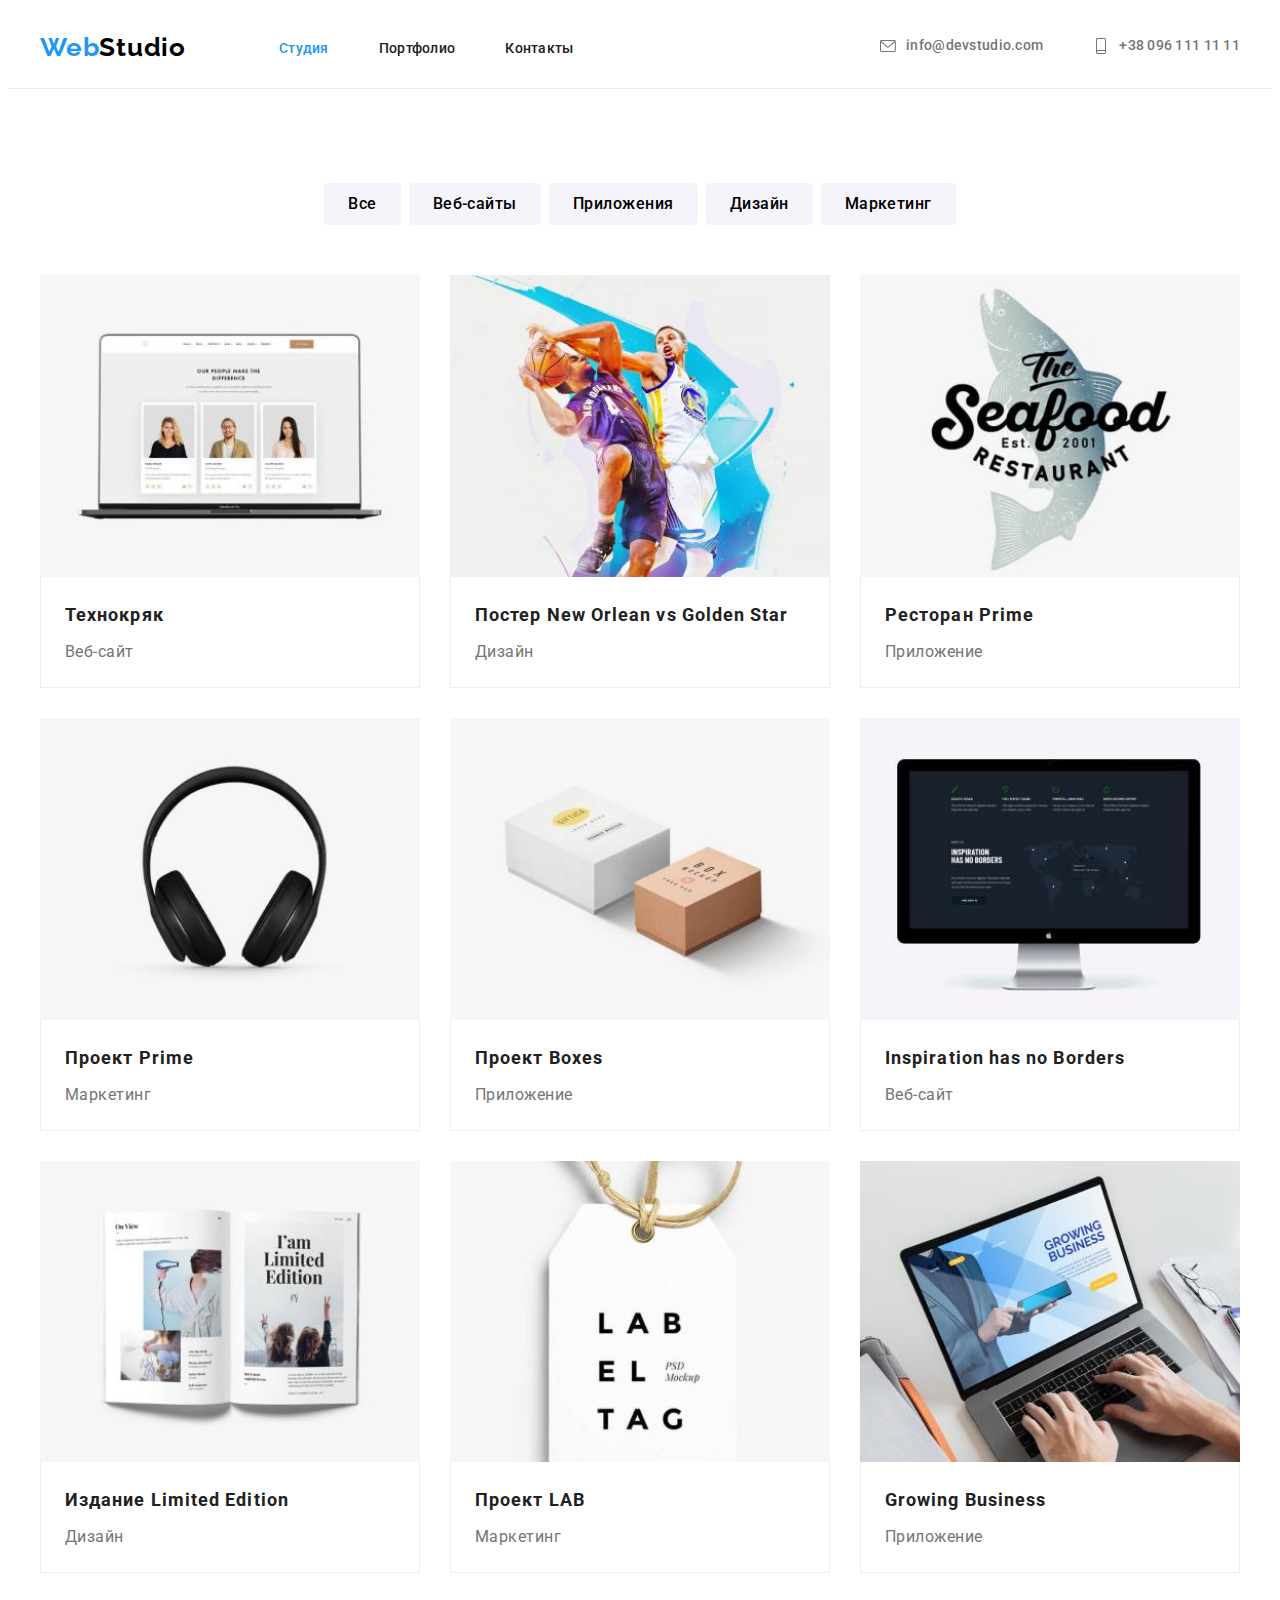
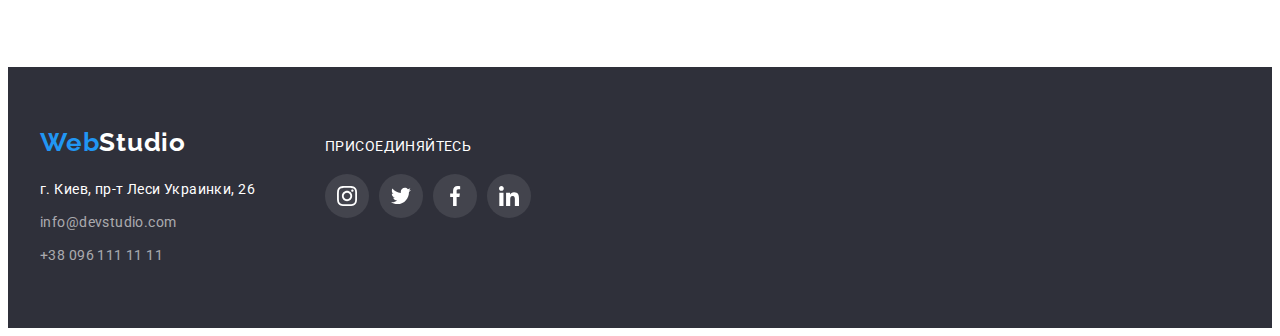
==== portfolio.html @ f813e751 "Gitclone" ====
<!DOCTYPE html>
<html lang="ru">
<head>
    <meta charset="UTF-8">
    <meta http-equiv="X-UA-Compatible" content="IE=edge">
    <meta name="viewport" content="width=device-width, initial-scale=1.0">
    <title>Портфолио</title>
    <link rel="preconnect" href="https://fonts.googleapis.com">
    <link rel="preconnect" href="https://fonts.gstatic.com" crossorigin>
    <link href="https://fonts.googleapis.com/css2?family=Raleway:wght@700&family=Roboto:wght@400;500;900&display=swap" rel="stylesheet">
    <link rel="stylesheet" href="https://cdnjs.cloudflare.com/ajax/libs/modern-normalize/1.1.0/modern-normalize.min.css" integrity="sha512-wpPYUAdjBVSE4KJnH1VR1HeZfpl1ub8YT/NKx4PuQ5NmX2tKuGu6U/JRp5y+Y8XG2tV+wKQpNHVUX03MfMFn9Q==" crossorigin="anonymous" referrerpolicy="no-referrer" />
    <link rel="stylesheet" href="./css/styles.css">
</head>
<body>
    <header class="studio-header">
        <div class="container header-container">
        <a class="studio-logo nounderline logocolor" href="./index.html">Web<span class="logo-nav">Studio</span></a>
        <nav class="nav-panel">
            <ul class="nav-list nodots">
            <li class="nav-list-item"><a class="nav-panel-link nounderline current" href="./index.html">Студия</a></li>
            <li class="nav-list-item"><a class="nav-panel-link nounderline " href="./portfolio.html">Портфолио</a></li>
            <li class="nav-list-item"><a class="nav-panel-link nounderline" href="./">Контакты</a></li>
            </ul>
        </nav>
            <ul class="header-contacts nodots">
            <li class="header-contacts-item">
                <a class="nav-panel-contacts nounderline" href="mailto:info@devstudio.com">
                    <span class="header-svg"><svg class="mail-icon" width="16" height="16">
                        <use href="./images/icons.svg#icon-mailico">
                        </use>
                    </svg>
                </span>
                info@devstudio.com
                </a>
            </li>
            <li class="header-contacts-item">
                <a class="nav-panel-contacts nounderline" href="tel:+380961111111">
                    <span class="header-svg"><svg class="tel-icon" width="16" height="16">
                        <use href="./images/icons.svg#icon-telico">
                        </use>
                    </svg>
                </span>  
                +38 096 111 11 11</a></li>
            </ul>
        </div>
        </header>

    <main class="portfolion-main">
        <section class="portfolio-content">
        <div class="container">
        <h1 class="stealth">Наши проекты</h1>
        <h2 class="stealth">Панель фильтрации проектов</h2>
        
        <ul class="filter-btn-list nodots">
            <li class="button-customization"><button class="filter-btn" type="button">Все</button></li>
            <li class="button-customization"><button class="filter-btn" type="button">Веб-сайты</button></li>
            <li class="button-customization"><button class="filter-btn" type="button">Приложения</button></li>
            <li class="button-customization"><button class="filter-btn" type="button">Дизайн</button></li>
            <li class="button-customization"><button class="filter-btn" type="button">Маркетинг</button></li>
        </ul>

        <h2 class="stealth">Список проектов</h2>

        <ul class="project-list nodots">
            <li class="project-list-item">
                <div class="pic-thumb"><img src="./images/technocrack.jpg" alt="Ноутбук с технокряком" width="294"></div>
                <div class="pic-description"><h3 class="project-list-header">Технокряк</h3>
                <p class="project-list-description">Веб-сайт</p>
                </div>
            </li>
            <li class="project-list-item">
                <div class="pic-thumb"><img src="./images/basketball.jpg" alt="Баксетболлисты борятся за мяч" width="294"></div>
                <div class="pic-description"><h3 class="project-list-header">Постер <span lang="en">New Orlean vs Golden Star</span></h3>
                <p class="project-list-description">Дизайн</p>
                </div>
            </li>
            <li class="project-list-item">
                <div class="pic-thumb"><img src="./images/seafood.jpg" alt="Палтус с логотипом ресторана" width="294"></div>
                <div class="pic-description"><h3 class="project-list-header">Ресторан <span lang="en">Prime</span></h3>
                <p class="project-list-description">Приложение</p>
                </div>
            </li>
            <li class="project-list-item">
                <div class="pic-thumb"><img src="./images/headphones.jpg" alt="Наушники Прайм" width="294"></div>
                <div class="pic-description"><h3 class="project-list-header">Проект <span lang="en">Prime</span></h3>
                <p class="project-list-description">Маркетинг</p>
                </div>
            </li>
            <li class="project-list-item">
                <div class="pic-thumb"><img src="./images/boxes.jpg" alt="Коричневая и белая коробки" width="294"></div>
                <div class="pic-description"><h3 class="project-list-header">Проект <span lang="en">Boxes</span></h3>
                <p class="project-list-description">Приложение</p>
                </div>
            </li>
            <li class="project-list-item">
                <div class="pic-thumb"><img src="./images/inspiration.jpg" alt="Макбук с примером сайта" width="294"></div>
                <div class="pic-description"><h3 class="project-list-header" lang="en">Inspiration has no Borders</h3>
                <p class="project-list-description">Веб-сайт</p>
                </div>
            </li>
            <li class="project-list-item">
                <div class="pic-thumb"><img src="./images/book.jpg" alt="Открытая книга Limited Edition" width="294"></div>
                <div class="pic-description"><h3 class="project-list-header">Издание <span lang="en">Limited Edition</span></h3>
                <p class="project-list-description">Дизайн</p>
                </div>
            </li>
            <li class="project-list-item">
                <div class="pic-thumb"><img src="./images/project.jpg" alt="Жетон с названием проекта" width="294"></div>
                <div class="pic-description"><h3 class="project-list-header">Проект <span lang="en">LAB</span></h3>
                <p class="project-list-description">Маркетинг</p>
                </div>
            </li>
            <li class="project-list-item">
                <div class="pic-thumb"><img src="./images/business.jpg" alt="Приложение для преумножения бизнеса" width="294"></div>
                <div class="pic-description"><h3 class="project-list-header" lang="en">Growing Business</h3>
                <p class="project-list-description">Приложение</p>
                </div>
            </li>
        </ul>
        </div>
        </section>
    </main>

    <footer class="studio-footer">
    <div class="container footer-container">
        <div class="logo-adress-footer">
        <div class="logo-customization">
        <a class="studio-logo-footer nounderline logocolor" href="./index.html">Web<span class="logo-footer">Studio</span></a>
        </div>
        <address class="footer-address">
            <p class="footer-location">г. Киев, пр-т Леси Украинки, 26</p>
            <ul class="adress-list nodots">
            <li class="contacts-item"><a class="footer-contacts nounderline" href="mailto:info@devstudio.com">info@devstudio.com</a></li>
            <li class="contacts-item"><a class="footer-contacts nounderline" href="tel:+380961111111">+38 096 111 11 11</a></li>
            </ul>
        </address>
        </div>
        <div class="social-media-footer">
            <p class="footer-media-text">Присоединяйтесь</p>
            <ul class="footer-media-list nodots">
                <li class="footer-media-item">
                    <a href="" class="footer-media-link">
                    <svg class="footer-media-icon" width="20" height="20">
                        <use href="./images/icons.svg#icon-instagram">
                        </use>
                    </svg>
                    </a>
                </li>

                <li class="footer-media-item">
                    <a href="" class="footer-media-link">
                    <svg class="footer-media-icon" width="20" height="20">
                        <use href="./images/icons.svg#icon-twitter">
                        </use>
                    </svg>
                    </a>
                </li>

                <li class="footer-media-item">
                    <a href="" class="footer-media-link">
                    <svg class="footer-media-icon" width="20" height="20">
                        <use href="./images/icons.svg#icon-facebook">
                        </use>
                    </svg>
                    </a>
                </li>

                <li class="footer-media-item">
                    <a href="" class="footer-media-link">
                    <svg class="footer-media-icon" width="20" height="20">
                        <use href="./images/icons.svg#icon-linkedin">
                        </use>
                    </svg>
                    </a>
                </li>
            </ul>
        </div>
    </div>
    </footer>

</body>
</html>
---- css/styles.css ----
:root{
    --header-color:#212121;
    --description-color:#757575;
    --major-color: #2196f3;
    --hub-color: #ffffff;
    --button-hover-color:#188CE8;
    --background-filler-color:#2F303A;
    --background-color: #ffffff;
    --icon-color: #AFB1B8;
}

body{
    font-family: "Roboto", sans-serif;
    color: var(--header-color);
    background-color: var(--background-color);
}

p,
h1,
h2,
h3,
h4,
h5,
h6 {
    margin: 0;
}

ul {
    margin: 0;
    padding: 0;
}

img {
    display: block;
    min-width: 100%;
}

section{
    padding: 94px 0 94px 0;
}

.stealth {
    position: absolute;
    white-space: nowrap;
    width: 1px;
    height: 1px;
    overflow: hidden;
    border: 0;
    padding: 0;
    clip: rect(0 0 0 0);
    clip-path: inset(50%);
    margin: -1px;
}

.nodots{
    list-style: none;
}

.nounderline{
    text-decoration: none;
}

.logocolor{
    color:var(--major-color);
}

.container{
    width: 1200px;
    margin: 0 auto;
    padding: 0 15px 0 15px;
}
/* header */

.studio-header{
    border-bottom: 1px solid #ECECEC;
}

.header-container{
    display: flex;
    align-items: center;
}

.studio-logo{
    font-family: Raleway;
    font-weight: 700;
    font-size: 26px;
    line-height: 1.19;
    letter-spacing: 0.03em;
    padding: 24px 0 25px 0;
    margin-right: 93px;
}

.logo-nav{
    color:#000000;
}

.nav-panel{
    display: flex;
}

.nav-list{
    display: flex;
}

.nav-panel-link {
    font-weight: 500;
    font-size: 14px;
    line-height: 1.14;
    letter-spacing: 0.02em;
    color: var(--header-color);
}

.nav-panel-link:hover,
.nav-panel-link:focus{
    color:var(--major-color);
}

.nav-list-item:not(:last-child){
    margin-right: 50px;
}

.nav-panel-contacts{
    font-weight: 500;
    font-size: 14px;
    line-height: 1.14;
    letter-spacing: 0.02em;
    color: var(--description-color);
    display: flex;
}

.header-svg{
    justify-content: center;
    align-items: center;
    margin-right: 10px;
}
.mail-icon,
.tel-icon{
    fill: var(--description-color)
}

.nav-panel-contacts:hover,
.nav-panel-contacts:focus{
    color:var(--major-color);
}

.nav-panel-contacts:hover .tel-icon,
.nav-panel-contacts:focus .tel-icon{
    fill:var(--major-color);
}

.nav-panel-contacts:hover .mail-icon,
.nav-panel-contacts:focus .mail-icon{
    fill:var(--major-color);
}


.nav-panel-link.current{
    color:var(--major-color);
}

.header-contacts{
    display: flex;
    margin-left: auto;
}

.header-contacts-item{
    display:flex;
}

.header-contacts-item:not(:last-child){
    margin-right: 50px;
}

/* footer */

.footer-container{
    display: flex;
    align-items: baseline;
    padding: 60px 15px;
}

.studio-footer{
    background-color: var(--background-filler-color);
}

.studio-logo-footer{
    font-family: Raleway;
    font-weight: 700;
    font-size: 26px;
    line-height: 1.19;
    letter-spacing: 0.03em;
}

.logo-customization{
    margin-bottom: 20px;
}

.logo-footer{
    color:var(--hub-color);
}

.logo-adress-footer{
    margin-right: 70px;
}


.footer-location{
    font-style: normal;
    font-size: 14px;
    line-height: 1.71;
    letter-spacing: 0.03em;
    color:var(--hub-color);
    margin-bottom: 9px;  
}
.footer-contacts{
    font-style: normal;
    font-size: 14px;
    line-height: 1.71;
    letter-spacing: 0.03em;
    color: rgba(255, 255, 255, 0.6);
}

.contacts-item:not(:last-child){
    margin-bottom: 9px;
}

.footer-media-text{
    font-size: 14px;
    line-height: 16px;
    letter-spacing: 0.03em;
    text-transform: uppercase;
    color: var(--background-color);
    margin-bottom: 20px;
}

.footer-media-list{
    display: flex;
    align-items: center;
    justify-content: center;
}

.footer-media-item{
    width: 44px;
    height: 44px;
}

.footer-media-item:not(:last-child){
    margin-right: 10px;
}

.footer-media-link{
    width: 100%;
    height: 100%;
    display:flex;
    border-radius: 50%;
    align-items: center;
    justify-content: center;
    background-color: #43444D;
}

.footer-media-link:hover,
.footer-media-link:focus{
    background-color: var(--major-color);
}

.footer-media-icon{
    fill: var(--background-color);
}

.footer-media-link:hover .footer-media-icon,
.footer-media-link:focus .footer-media-icon{
    fill: var(--background-color);
}
    /* index hero */
.hero-container{
    text-align: center;
}
.hero-section{
    max-width: 1600px;
    background-color: var(--background-filler-color);
    background-image: linear-gradient(rgba(47, 48, 58, 0.4), rgba(47, 48, 58, 0.4)), url(../images/hero-banner.jpg);
    background-repeat: no-repeat;
    background-size: cover;
    padding-top: 200px;
    padding-bottom: 200px;
    display:block;
    margin-left: auto;
    margin-right: auto;
}
.hero-header{
    font-weight: 900;
    font-size: 44px;
    line-height: 1.36;
    letter-spacing: 0.06em;
    text-transform: uppercase;
    color:var(--hub-color);
    margin: auto;
    margin-bottom: 30px;
    width: 696px;
}
.hero-btn{
    font-family: inherit;
    font-weight: 700;
    font-size: 16px;
    line-height: 1.8;
    color:var(--hub-color);
    background-color: var(--major-color);
    cursor: pointer;
    padding: 10px 32px 10px 32px;
    border-radius: 4px;
    border-color: transparent;
}
.hero-btn:hover,
.hero-btn:focus{
    background-color:var(--button-hover-color);
}

/* index pros */

.pros-list{
    display: flex;
    flex-wrap: wrap;
    margin-left: -30px;
    margin-top: -30px;
}

.pros-list-item{
    flex-basis: calc(100%/4 - 30px);
    margin-left: 30px;
    margin-top: 30px;
}

.pros-svg{
    display: flex;
    justify-content: center;
    align-items: center;
    margin-bottom: 30px;
    padding: 25px 100px 25px 100px;
}

.pros-section{
padding-bottom: 0;
}

.pros-header{
    font-weight: 700;
    font-size: 14px;
    line-height: 1.14;
    letter-spacing: 0.03em;
    text-transform: uppercase;
    margin-bottom: 10px;
}

.pros-description{
    font-size: 14px;
    line-height: 1.71;
    letter-spacing: 0.03em;
    color:var(--description-color);
}

/*index examples*/

.examples-list{
    display: flex;
    margin-left: -30px;
    margin-top: -30px;
}
.examples-list-item{
    flex-basis: calc(100%/3 - 30px);
    margin-left: 30px;
    margin-top: 30px;
}

/*.examples-section{
    background-color: palegreen;
    padding-top: 0;
}*/
.examples-header{
    font-weight: 700;
    font-size: 36px;
    line-height: 1.16;
    text-align: center;
    letter-spacing: 0.03em;
    margin-bottom: 50px;
}

/*index team*/

.team-list{
    display: flex;
    flex-wrap: wrap;
    margin-left: -30px;
    margin-top: -30px;
}
.team-list-item{
    flex-basis: calc(100%/4 - 30px);
    margin-left: 30px;
    margin-top: 30px;
    box-shadow: 0px 1px 3px rgba(0, 0, 0, 0.12), 0px 1px 1px rgba(0, 0, 0, 0.14), 0px 2px 1px rgba(0, 0, 0, 0.2);
    border-radius: 0px 0px 4px 4px;
    background-color: var(--background-color);
}

.team-list-photo{
    padding-top: 30px;
    padding-bottom: 30px;
    text-align: center;
}

/*.team-section {
    background-color:palegoldenrod;
}*/

.team-header{
    font-weight: 700;
    font-size: 36px;
    line-height: 1.16;
    text-align: center;
    letter-spacing: 0.03em;
    margin-bottom: 50px;
}

.team-list-header{
    font-weight: 500;
    font-size: 16px;
    line-height: 1.18;
    letter-spacing: 0.03em;
    margin-bottom: 10px;
}

.team-list-p{
    font-size: 16px;
    line-height: 1.18;
    letter-spacing: 0.03em;
    color:var(--description-color);
    margin-bottom: 30px;
}

.media-list{
    display: flex;
    align-items: center;
    justify-content: center;
}
.media-item{
    width: 44px;
    height: 44px;
}

.media-item:not(:last-child){
    margin-right: 10px;
}

.media-link{
    width: 100%;
    height: 100%;
    display: flex;
    border-radius: 50%;
    justify-content: center;
    align-items: center;
}

.media-link:hover,
.media-link:focus {
    background-color: var(--major-color)
}

.media-icon{
    fill: var(--icon-color);
}

.media-link:hover .media-icon, 
.media-link:focus .media-icon{
    fill: var(--background-color);
}

.clients-list{
    display: flex;
    align-items:center;
    justify-content: center;
}
.clients-item{
    width: 170px;
    height: 92px;
    border: solid 1px var(--icon-color);
}

.clients-item:hover,
.clients-item:focus{
    border-color: var(--major-color);
}

.clients-item:not(:last-child){
    margin-right: 30px;
}

.clients-link{
    width: 100%;
    height: 100%;
    display: flex;
    justify-content: center;
    align-items: center;
    padding: 16px 32px;
}

.clients-link:hover,
.clients-link:focus{
    background-color: var(--background-color);
}

.clients-icon{
    fill: var(--icon-color);
}

.clients-link:hover .clients-icon,
.clients-link:focus .clients-icon{
    fill: var(--major-color);
}

/* portfolio main */

.filter-btn{
    font-family: inherit;
    text-align: center;
    font-weight: 500;
    font-size: 16px;
    line-height: 1.62;
    letter-spacing: 0.03em;
    background-color: #F5F4FA;
    border-radius: 4px;
    border-color: transparent;
    cursor: pointer;
    padding: 6px 22px 6px 22px;
}

.filter-btn:hover,
.filter-btn:focus{
    background-color:var(--major-color);
    color:var(--hub-color);
    filter: drop-shadow(0px 4px 4px rgba(0, 0, 0, 0.25));
}

.filter-btn-list{
    margin-bottom: 50px
}

.project-list-header{
    font-weight: 700;
    font-size: 18px;
    line-height: 2;
    letter-spacing: 0.06em;
    margin-bottom: 4px;
}

.project-list-description{
    font-size: 16px;
    line-height: 1.87;
    letter-spacing: 0.03em;
    color:var(--description-color);
}

.filter-btn-list{
    display: flex;
    justify-content: center;
}

.button-customization:not(:last-child){
    margin-right: 8px;
}

.project-list{
    display: flex;
    flex-wrap: wrap;
    margin-top: -30px;
    margin-left: -30px;
}

.project-list-item{
    flex-basis: calc(100%/3 - 30px);
    margin-left: 30px;
    margin-top: 30px;
    background: #FFFFFF;
}

.project-list-item:hover,
.project-list-item:focus{
    box-shadow: 0px 1px 1px rgba(0, 0, 0, 0.12), 0px 4px 4px rgba(0, 0, 0, 0.06), 1px 4px 6px rgba(0, 0, 0, 0.16);
}

.pic-description{
    padding: 20px 24px;
    border-right: 1px solid #EEEEEE;
    border-left: 1px solid #EEEEEE;
    border-bottom: 1px solid #EEEEEE;
}
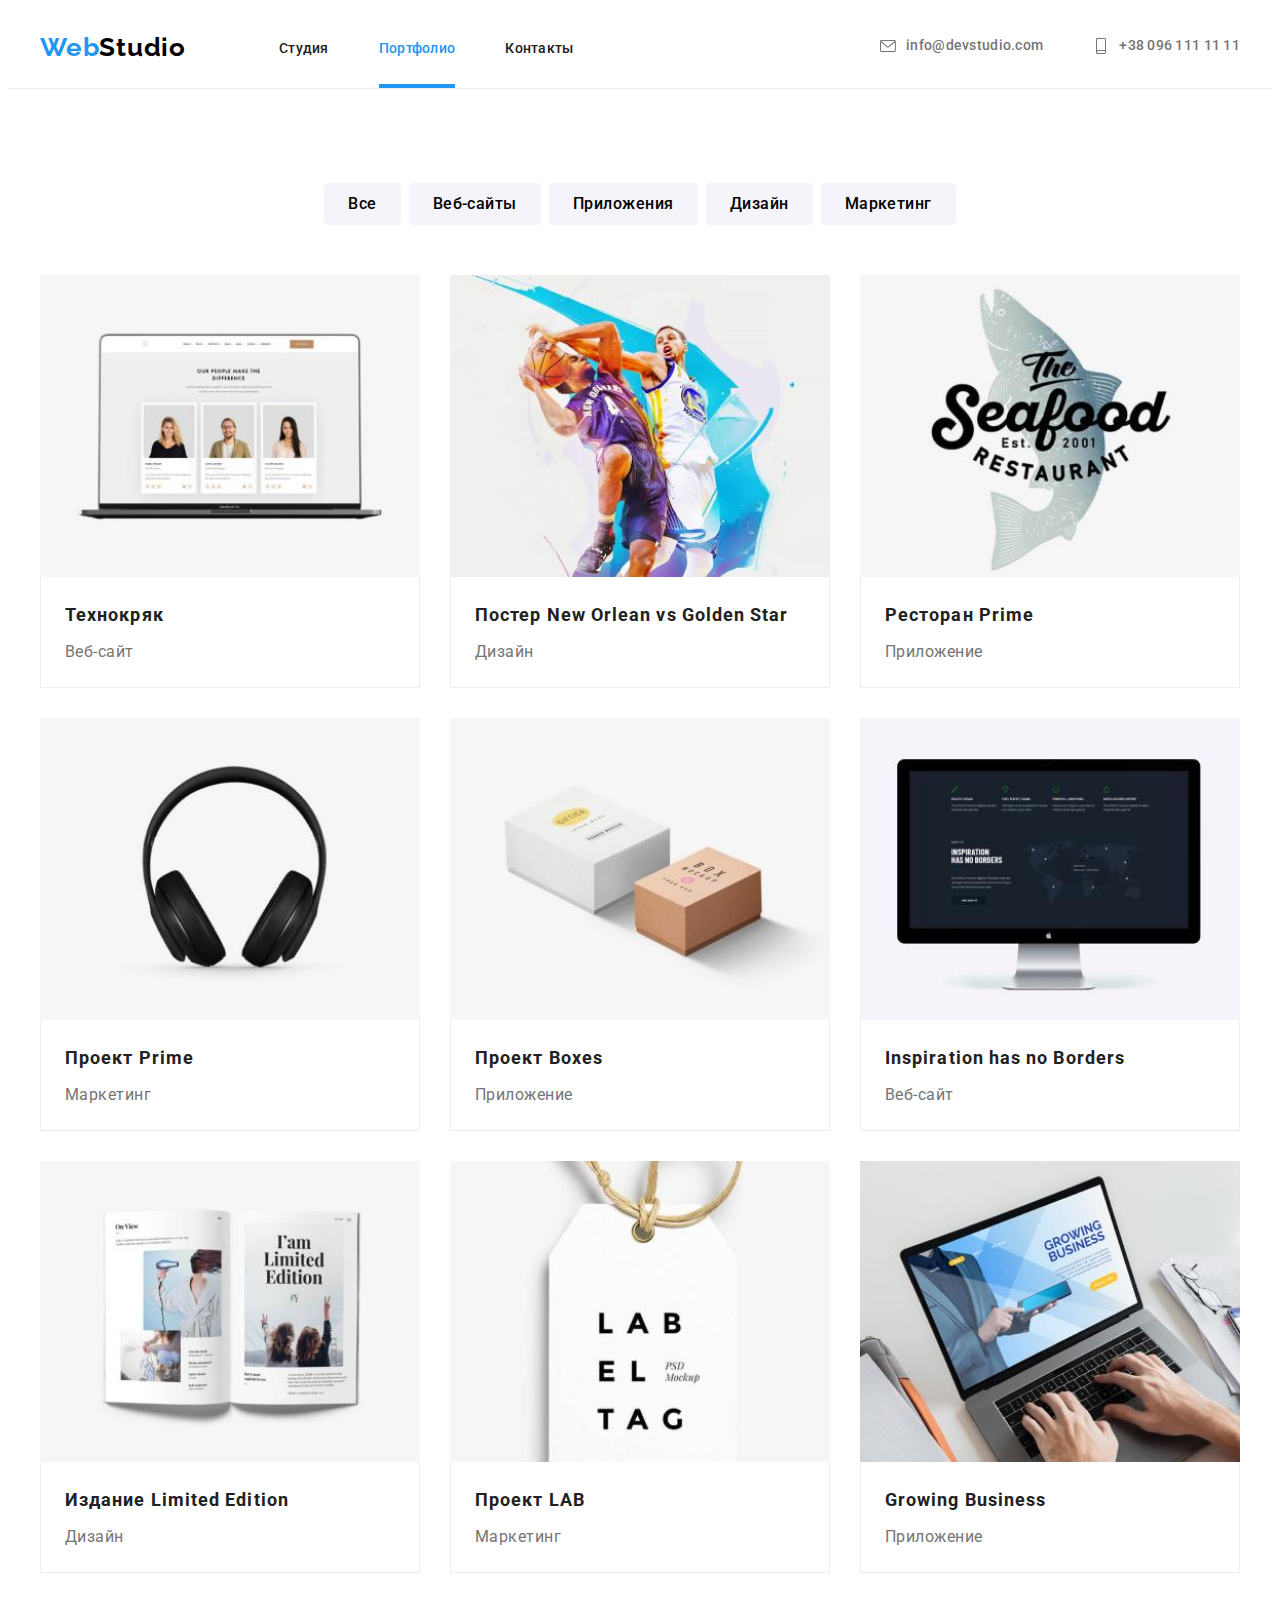
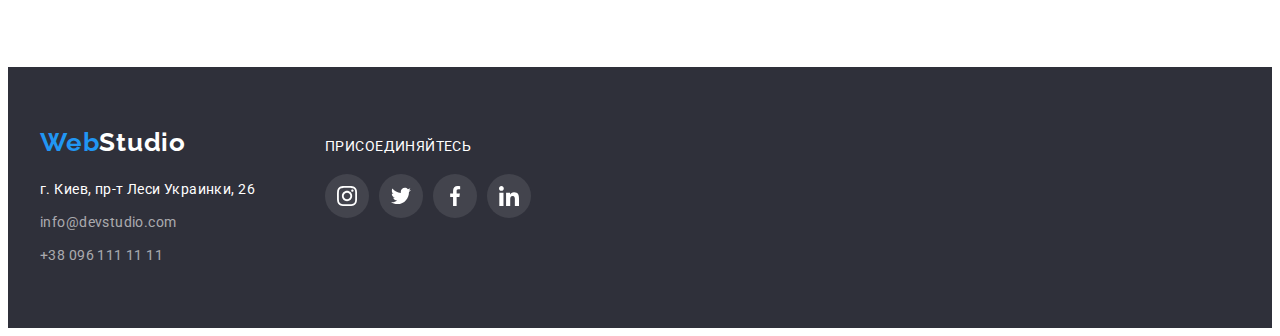
==== commit 16295d20: "header menu underline" ====
--- a/portfolio.html
+++ b/portfolio.html
@@ -17,8 +17,8 @@
         <a class="studio-logo nounderline logocolor" href="./index.html">Web<span class="logo-nav">Studio</span></a>
         <nav class="nav-panel">
             <ul class="nav-list nodots">
-            <li class="nav-list-item"><a class="nav-panel-link nounderline current" href="./index.html">Студия</a></li>
-            <li class="nav-list-item"><a class="nav-panel-link nounderline " href="./portfolio.html">Портфолио</a></li>
+            <li class="nav-list-item"><a class="nav-panel-link nounderline" href="./index.html">Студия</a></li>
+            <li class="nav-list-item"><a class="nav-panel-link nounderline current" href="./portfolio.html">Портфолио</a></li>
             <li class="nav-list-item"><a class="nav-panel-link nounderline" href="./">Контакты</a></li>
             </ul>
         </nav>
--- a/css/styles.css
+++ b/css/styles.css
@@ -156,6 +156,17 @@
 
 .nav-panel-link.current{
     color:var(--major-color);
+    position: relative;
+}
+
+.nav-panel-link.current::after{
+    content:"";
+    display: block;
+    position: absolute;
+    width: 100%;
+    height: 4px;
+    background-color: var(--major-color);
+    top: 44px;
 }
 
 .header-contacts{
@@ -369,12 +380,9 @@
     flex-basis: calc(100%/3 - 30px);
     margin-left: 30px;
     margin-top: 30px;
-}
-
-/*.examples-section{
-    background-color: palegreen;
-    padding-top: 0;
-}*/
+    position: relative;
+}
+
 .examples-header{
     font-weight: 700;
     font-size: 36px;
@@ -382,6 +390,31 @@
     text-align: center;
     letter-spacing: 0.03em;
     margin-bottom: 50px;
+}
+
+.examples-thumb{
+    position: relative;
+}
+
+.examples-thumb-text{
+    width: 370px;
+    height: 70px;
+    background: rgba(47, 48, 58, 0.8);
+    display: flex;
+    justify-content: center;
+    align-items: center;
+    position: absolute;
+    bottom: 0px;
+}
+
+.examples-text{
+    font-weight: 700;
+    font-size: 14px;
+    line-height: 1.71;
+    text-align: center;
+    letter-spacing: 0.03em;
+    text-transform: uppercase;
+    color: var(--background-color);
 }
 
 /*index team*/
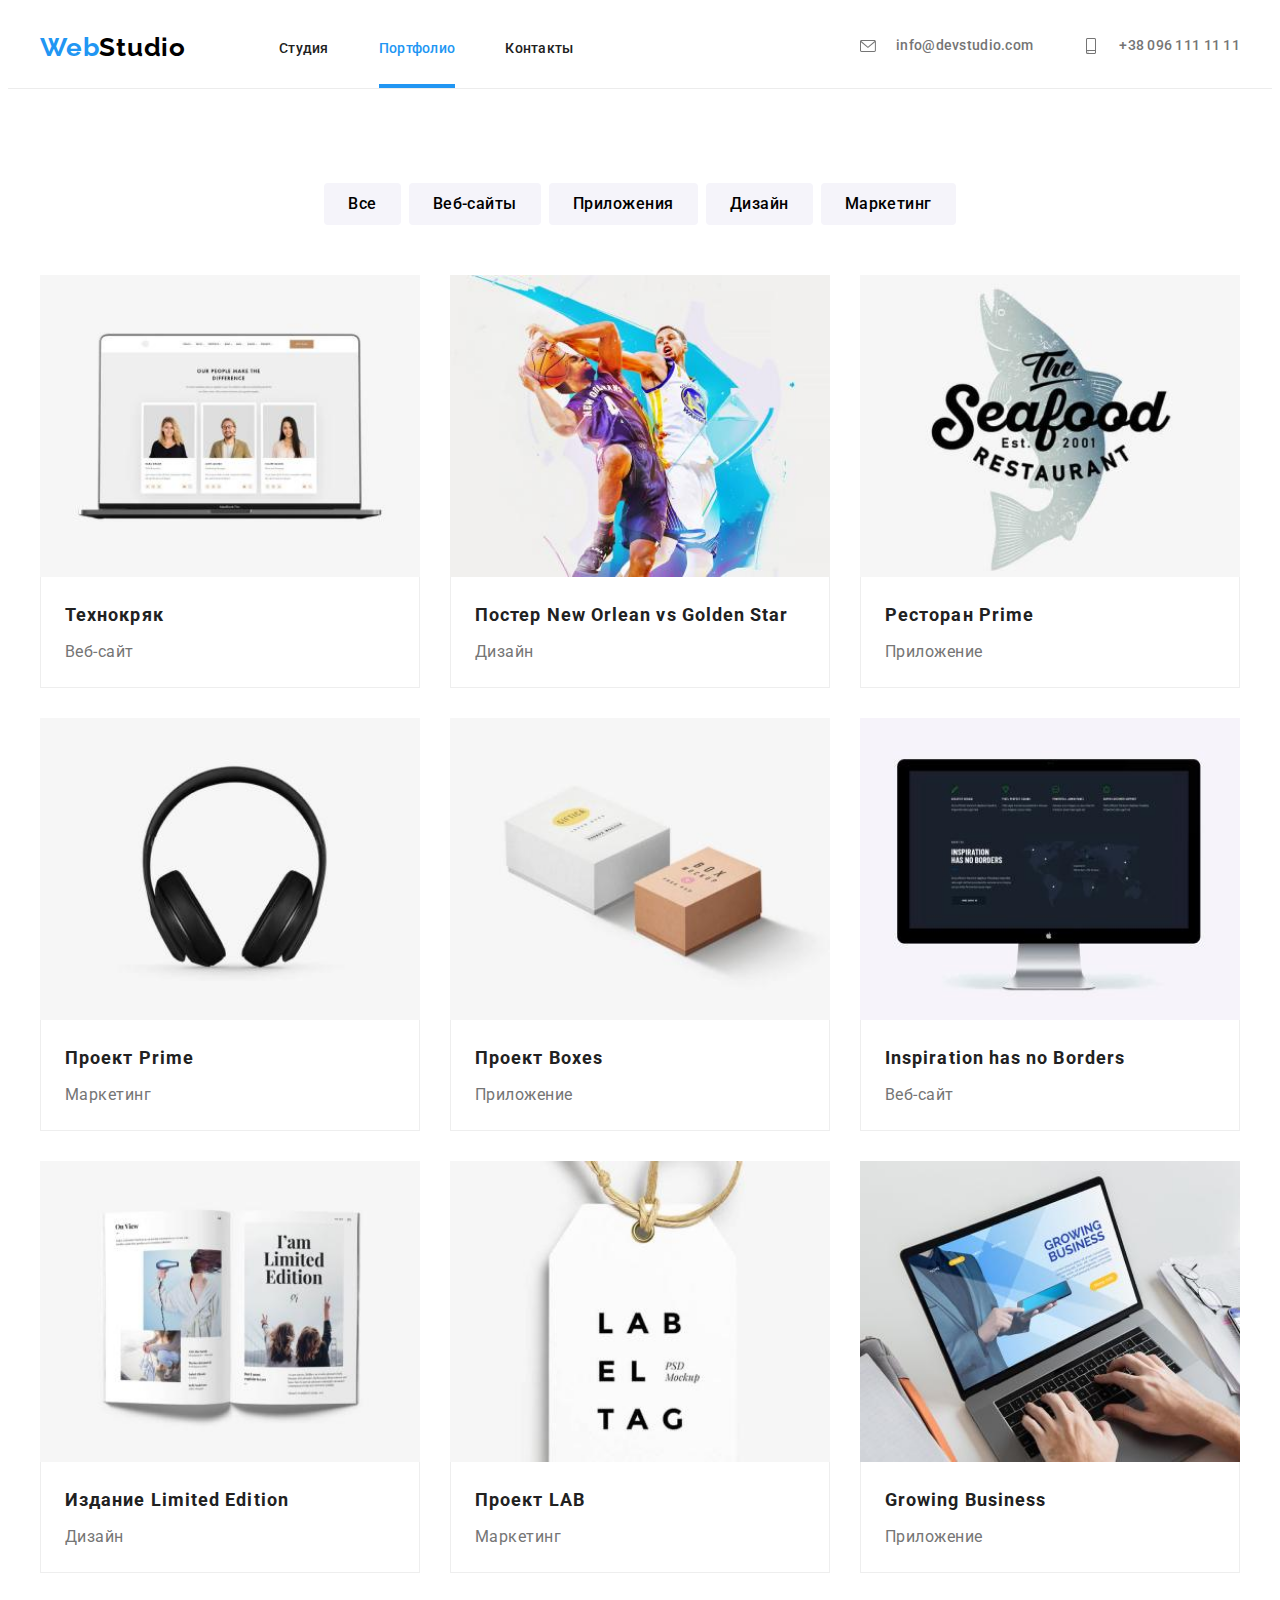
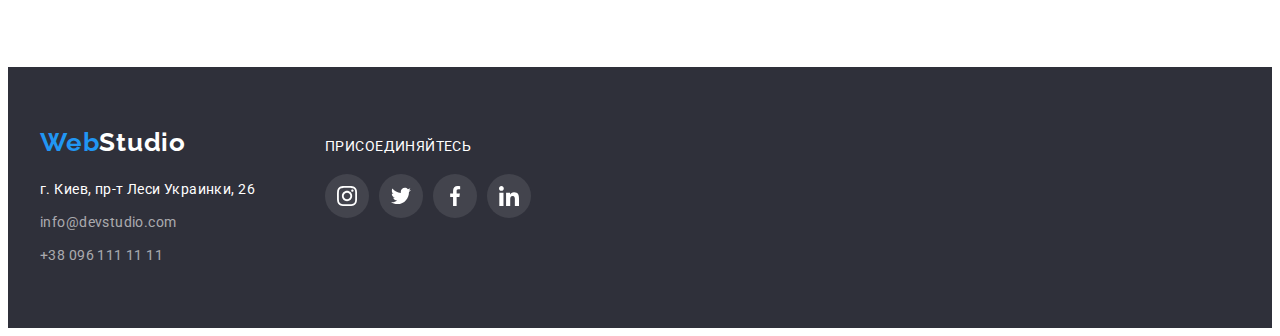
==== commit 9fa35343: "<a>" ====
--- a/portfolio.html
+++ b/portfolio.html
@@ -63,57 +63,85 @@
 
         <ul class="project-list nodots">
             <li class="project-list-item">
-                <div class="pic-thumb"><img src="./images/technocrack.jpg" alt="Ноутбук с технокряком" width="294"></div>
+                <a href="" class="project-list-link">
+                <div class="pic-thumb"><img src="./images/technocrack.jpg" alt="Ноутбук с технокряком" width="294">
+                    <p class="pic-thumb-text">Технокряк это современная площадка распространения коронавируса. Компании используют эту платформу для цифрового шпионажа и атак на защищённые сервера конкурентов.</p></div>
                 <div class="pic-description"><h3 class="project-list-header">Технокряк</h3>
                 <p class="project-list-description">Веб-сайт</p>
                 </div>
-            </li>
-            <li class="project-list-item">
-                <div class="pic-thumb"><img src="./images/basketball.jpg" alt="Баксетболлисты борятся за мяч" width="294"></div>
+                </a>
+            </li>
+            <li class="project-list-item">
+                <a href="" class="project-list-link">
+                <div class="pic-thumb"><img src="./images/basketball.jpg" alt="Баксетболлисты борятся за мяч" width="294">
+                    <p class="pic-thumb-text">Технокряк это современная площадка распространения коронавируса. Компании используют эту платформу для цифрового шпионажа и атак на защищённые сервера конкурентов.</p></div>
                 <div class="pic-description"><h3 class="project-list-header">Постер <span lang="en">New Orlean vs Golden Star</span></h3>
                 <p class="project-list-description">Дизайн</p>
                 </div>
-            </li>
-            <li class="project-list-item">
-                <div class="pic-thumb"><img src="./images/seafood.jpg" alt="Палтус с логотипом ресторана" width="294"></div>
+                </a>
+            </li>
+            <li class="project-list-item">
+                <a href="" class="project-list-link"></a>
+                <div class="pic-thumb"><img src="./images/seafood.jpg" alt="Палтус с логотипом ресторана" width="294">
+                    <p class="pic-thumb-text">Технокряк это современная площадка распространения коронавируса. Компании используют эту платформу для цифрового шпионажа и атак на защищённые сервера конкурентов.</p></div>
                 <div class="pic-description"><h3 class="project-list-header">Ресторан <span lang="en">Prime</span></h3>
                 <p class="project-list-description">Приложение</p>
                 </div>
-            </li>
-            <li class="project-list-item">
-                <div class="pic-thumb"><img src="./images/headphones.jpg" alt="Наушники Прайм" width="294"></div>
+                </a>
+            </li>
+            <li class="project-list-item">
+                <a href="" class="project-list-link">
+                <div class="pic-thumb"><img src="./images/headphones.jpg" alt="Наушники Прайм" width="294">
+                    <p class="pic-thumb-text">Технокряк это современная площадка распространения коронавируса. Компании используют эту платформу для цифрового шпионажа и атак на защищённые сервера конкурентов.</p></div>
                 <div class="pic-description"><h3 class="project-list-header">Проект <span lang="en">Prime</span></h3>
                 <p class="project-list-description">Маркетинг</p>
                 </div>
-            </li>
-            <li class="project-list-item">
-                <div class="pic-thumb"><img src="./images/boxes.jpg" alt="Коричневая и белая коробки" width="294"></div>
+                </a>
+            </li>
+            <li class="project-list-item">
+                <a href="" class="project-list-link">
+                <div class="pic-thumb"><img src="./images/boxes.jpg" alt="Коричневая и белая коробки" width="294">
+                <p class="pic-thumb-text">Технокряк это современная площадка распространения коронавируса. Компании используют эту платформу для цифрового шпионажа и атак на защищённые сервера конкурентов.</p></div>
                 <div class="pic-description"><h3 class="project-list-header">Проект <span lang="en">Boxes</span></h3>
                 <p class="project-list-description">Приложение</p>
                 </div>
-            </li>
-            <li class="project-list-item">
-                <div class="pic-thumb"><img src="./images/inspiration.jpg" alt="Макбук с примером сайта" width="294"></div>
+                </a>
+            </li>
+            <li class="project-list-item">
+                <a href="" class="project-list-link">
+                <div class="pic-thumb"><img src="./images/inspiration.jpg" alt="Макбук с примером сайта" width="294">
+                <p class="pic-thumb-text">Технокряк это современная площадка распространения коронавируса. Компании используют эту платформу для цифрового шпионажа и атак на защищённые сервера конкурентов.</p>
+                </div>
                 <div class="pic-description"><h3 class="project-list-header" lang="en">Inspiration has no Borders</h3>
-                <p class="project-list-description">Веб-сайт</p>
-                </div>
-            </li>
-            <li class="project-list-item">
-                <div class="pic-thumb"><img src="./images/book.jpg" alt="Открытая книга Limited Edition" width="294"></div>
+                <p class="project-list-description">Веб-сайт</p>               
+                </div>
+                </a>
+            </li>
+            <li class="project-list-item">
+                <a href="" class="project-list-link">
+                <div class="pic-thumb"><img src="./images/book.jpg" alt="Открытая книга Limited Edition" width="294">
+                    <p class="pic-thumb-text">Технокряк это современная площадка распространения коронавируса. Компании используют эту платформу для цифрового шпионажа и атак на защищённые сервера конкурентов.</p></div>
                 <div class="pic-description"><h3 class="project-list-header">Издание <span lang="en">Limited Edition</span></h3>
                 <p class="project-list-description">Дизайн</p>
-                </div>
-            </li>
-            <li class="project-list-item">
-                <div class="pic-thumb"><img src="./images/project.jpg" alt="Жетон с названием проекта" width="294"></div>
+                </a>
+                </div>
+            </li>
+            <li class="project-list-item">
+                <a href="" class="project-list-link">
+                <div class="pic-thumb"><img src="./images/project.jpg" alt="Жетон с названием проекта" width="294">
+                    <p class="pic-thumb-text">Технокряк это современная площадка распространения коронавируса. Компании используют эту платформу для цифрового шпионажа и атак на защищённые сервера конкурентов.</p></div>
                 <div class="pic-description"><h3 class="project-list-header">Проект <span lang="en">LAB</span></h3>
                 <p class="project-list-description">Маркетинг</p>
-                </div>
-            </li>
-            <li class="project-list-item">
-                <div class="pic-thumb"><img src="./images/business.jpg" alt="Приложение для преумножения бизнеса" width="294"></div>
+                </a>
+                </div>
+            </li>
+            <li class="project-list-item">
+                <a href="" class="project-list-link">
+                <div class="pic-thumb"><img src="./images/business.jpg" alt="Приложение для преумножения бизнеса" width="294">
+                    <p class="pic-thumb-text">Технокряк это современная площадка распространения коронавируса. Компании используют эту платформу для цифрового шпионажа и атак на защищённые сервера конкурентов.</p></div>
                 <div class="pic-description"><h3 class="project-list-header" lang="en">Growing Business</h3>
                 <p class="project-list-description">Приложение</p>
+                </a>
                 </div>
             </li>
         </ul>
--- a/css/styles.css
+++ b/css/styles.css
@@ -37,6 +37,12 @@
 
 section{
     padding: 94px 0 94px 0;
+}
+
+a, 
+a:visited {
+    text-decoration: none;
+    color: inherit;
 }
 
 .stealth {
@@ -108,6 +114,7 @@
     line-height: 1.14;
     letter-spacing: 0.02em;
     color: var(--header-color);
+    transition: color 250ms cubic-bezier(0.4, 0, 0.2, 1);
 }
 
 .nav-panel-link:hover,
@@ -126,6 +133,7 @@
     letter-spacing: 0.02em;
     color: var(--description-color);
     display: flex;
+    transition: color 250ms cubic-bezier(0.4, 0, 0.2, 1), fill 250ms cubic-bezier(0.4, 0, 0.2, 1);
 }
 
 .header-svg{
@@ -135,7 +143,9 @@
 }
 .mail-icon,
 .tel-icon{
-    fill: var(--description-color)
+    fill: var(--description-color);
+    transition: fill 250ms cubic-bezier(0.4, 0, 0.2, 1);
+    margin-right: 10px;
 }
 
 .nav-panel-contacts:hover,
@@ -267,6 +277,7 @@
     align-items: center;
     justify-content: center;
     background-color: #43444D;
+    transition: background-color 250ms cubic-bezier(0.4, 0, 0.2, 1);
 }
 
 .footer-media-link:hover,
@@ -347,6 +358,7 @@
     align-items: center;
     margin-bottom: 30px;
     padding: 25px 100px 25px 100px;
+    background-color: #F5F4FA;
 }
 
 .pros-section{
@@ -440,10 +452,6 @@
     text-align: center;
 }
 
-/*.team-section {
-    background-color:palegoldenrod;
-}*/
-
 .team-header{
     font-weight: 700;
     font-size: 36px;
@@ -490,6 +498,7 @@
     border-radius: 50%;
     justify-content: center;
     align-items: center;
+    transition:background-color 250ms cubic-bezier(0.4, 0, 0.2, 1);
 }
 
 .media-link:hover,
@@ -499,6 +508,7 @@
 
 .media-icon{
     fill: var(--icon-color);
+    transition: fill 250ms cubic-bezier(0.4, 0, 0.2, 1)
 }
 
 .media-link:hover .media-icon, 
@@ -515,6 +525,7 @@
     width: 170px;
     height: 92px;
     border: solid 1px var(--icon-color);
+    transition: border-color 250ms cubic-bezier(0.4, 0, 0.2, 1);
 }
 
 .clients-item:hover,
@@ -533,6 +544,7 @@
     justify-content: center;
     align-items: center;
     padding: 16px 32px;
+    transition: background-color 250ms cubic-bezier(0.4, 0, 0.2, 1)
 }
 
 .clients-link:hover,
@@ -542,6 +554,7 @@
 
 .clients-icon{
     fill: var(--icon-color);
+    transition: fill 250ms cubic-bezier(0.4, 0, 0.2, 1)
 }
 
 .clients-link:hover .clients-icon,
@@ -563,13 +576,14 @@
     border-color: transparent;
     cursor: pointer;
     padding: 6px 22px 6px 22px;
+    transition: background-color 250ms cubic-bezier(0.4, 0, 0.2, 1), color 250ms cubic-bezier(0.4, 0, 0.2, 1), filter 250ms cubic-bezier(0.4, 0, 0.2, 1);
 }
 
 .filter-btn:hover,
 .filter-btn:focus{
     background-color:var(--major-color);
     color:var(--hub-color);
-    filter: drop-shadow(0px 4px 4px rgba(0, 0, 0, 0.25));
+    box-shadow: 0px 4px 4px rgba(0, 0, 0, 0.25);
 }
 
 .filter-btn-list{
@@ -612,11 +626,13 @@
     margin-left: 30px;
     margin-top: 30px;
     background: #FFFFFF;
+    transition: box-shadow 250ms cubic-bezier(0.4, 0, 0.2, 1);
 }
 
 .project-list-item:hover,
 .project-list-item:focus{
     box-shadow: 0px 1px 1px rgba(0, 0, 0, 0.12), 0px 4px 4px rgba(0, 0, 0, 0.06), 1px 4px 6px rgba(0, 0, 0, 0.16);
+    cursor: pointer;
 }
 
 .pic-description{
@@ -626,3 +642,71 @@
     border-bottom: 1px solid #EEEEEE;
 }
 
+
+.pic-thumb{
+    position: relative;
+    overflow: hidden;
+}
+
+.pic-thumb-text{
+    position: absolute;
+    top: 0;
+    left: 0;
+    color: var(--hub-color);
+    background-color: rgba(33, 150, 243, 0.9);
+    height: 100%;
+    line-height: 1.56;
+    font-size: 18px;
+    padding: 60px 40px;
+    transform: translateY(100%);
+    transition: transform 300ms cubic-bezier(0.4, 0, 0.2, 1);
+}
+
+.project-list-item:hover .pic-thumb-text{
+    transform: translate(0);
+}
+
+.backdrop{
+    width: 100vw;
+    height: 100vh;
+    background: rgba(0, 0, 0, 0.2);
+    position: fixed;
+    top: 0;
+    transition: opacity 500ms cubic-bezier(0.4, 0, 0.2, 1), visibility 500ms cubic-bezier(0.4, 0, 0.2, 1);
+}
+
+.backdrop.is-hidden .modal{
+    transform: rotate(270deg) scale(5);
+    transition: transform 1500ms cubic-bezier(0.4, 0, 0.2, 1);
+}
+
+.modal{
+    position: absolute;
+    width: 528px;
+    height: 521px;
+    background-color:var(--hub-color);
+    top: 50%;
+    left: 50%;
+    transform: translate(-50%, -50%) rotate(0deg);
+    transition: transform 1500ms cubic-bezier(0.4, 0, 0.2, 1);
+}
+
+.modal-btn{
+    border: 1px solid #999999;
+    background-color: transparent;
+    width: 30px;
+    height: 30px;
+    border-radius: 50%;
+    position: absolute;
+    top: 10px;
+    right: 10px;
+    display: flex;
+    align-items: center;
+    justify-content: center;
+}
+
+.backdrop.is-hidden{
+    visibility: hidden;
+    opacity: 0;
+    pointer-events: none;
+}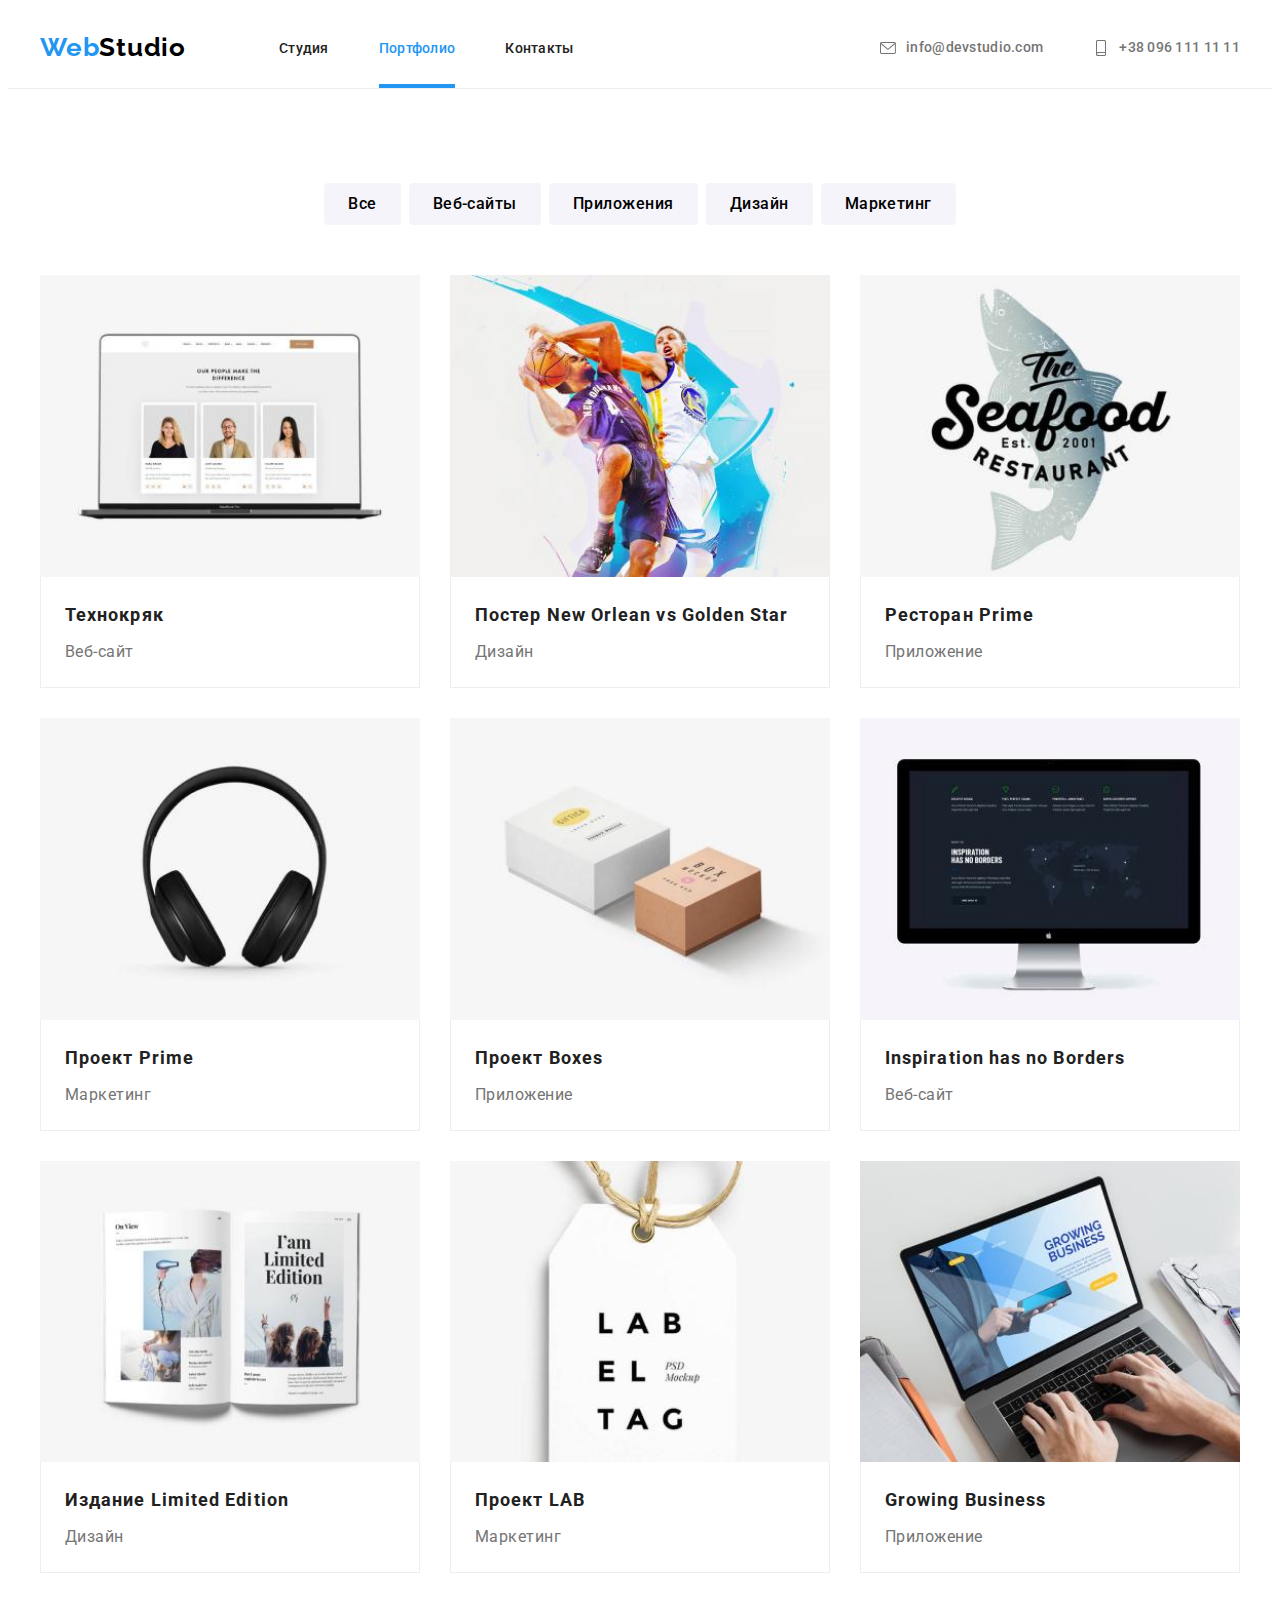
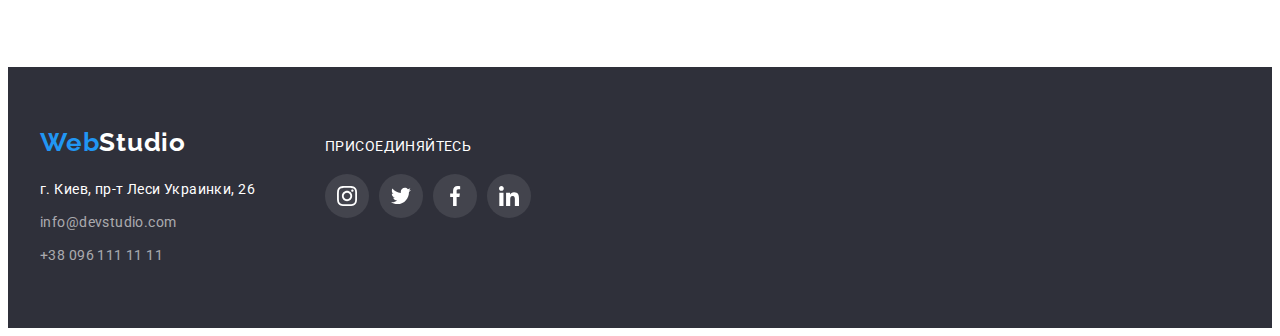
==== commit f199f5bb: "fix3" ====
--- a/portfolio.html
+++ b/portfolio.html
@@ -25,21 +25,19 @@
             <ul class="header-contacts nodots">
             <li class="header-contacts-item">
                 <a class="nav-panel-contacts nounderline" href="mailto:info@devstudio.com">
-                    <span class="header-svg"><svg class="mail-icon" width="16" height="16">
+                    <svg class="mail-icon" width="16" height="16">
                         <use href="./images/icons.svg#icon-mailico">
                         </use>
                     </svg>
-                </span>
                 info@devstudio.com
                 </a>
             </li>
             <li class="header-contacts-item">
                 <a class="nav-panel-contacts nounderline" href="tel:+380961111111">
-                    <span class="header-svg"><svg class="tel-icon" width="16" height="16">
+                    <svg class="tel-icon" width="16" height="16">
                         <use href="./images/icons.svg#icon-telico">
                         </use>
                     </svg>
-                </span>  
                 +38 096 111 11 11</a></li>
             </ul>
         </div>
@@ -81,7 +79,7 @@
                 </a>
             </li>
             <li class="project-list-item">
-                <a href="" class="project-list-link"></a>
+                <a href="" class="project-list-link">
                 <div class="pic-thumb"><img src="./images/seafood.jpg" alt="Палтус с логотипом ресторана" width="294">
                     <p class="pic-thumb-text">Технокряк это современная площадка распространения коронавируса. Компании используют эту платформу для цифрового шпионажа и атак на защищённые сервера конкурентов.</p></div>
                 <div class="pic-description"><h3 class="project-list-header">Ресторан <span lang="en">Prime</span></h3>
@@ -123,8 +121,8 @@
                     <p class="pic-thumb-text">Технокряк это современная площадка распространения коронавируса. Компании используют эту платформу для цифрового шпионажа и атак на защищённые сервера конкурентов.</p></div>
                 <div class="pic-description"><h3 class="project-list-header">Издание <span lang="en">Limited Edition</span></h3>
                 <p class="project-list-description">Дизайн</p>
-                </a>
-                </div>
+                </div>
+                </a>
             </li>
             <li class="project-list-item">
                 <a href="" class="project-list-link">
--- a/css/styles.css
+++ b/css/styles.css
@@ -37,12 +37,6 @@
 
 section{
     padding: 94px 0 94px 0;
-}
-
-a, 
-a:visited {
-    text-decoration: none;
-    color: inherit;
 }
 
 .stealth {
@@ -136,11 +130,6 @@
     transition: color 250ms cubic-bezier(0.4, 0, 0.2, 1), fill 250ms cubic-bezier(0.4, 0, 0.2, 1);
 }
 
-.header-svg{
-    justify-content: center;
-    align-items: center;
-    margin-right: 10px;
-}
 .mail-icon,
 .tel-icon{
     fill: var(--description-color);
@@ -633,6 +622,12 @@
 .project-list-item:focus{
     box-shadow: 0px 1px 1px rgba(0, 0, 0, 0.12), 0px 4px 4px rgba(0, 0, 0, 0.06), 1px 4px 6px rgba(0, 0, 0, 0.16);
     cursor: pointer;
+}
+
+.project-list-link,
+.project-list-link:visited{
+    text-decoration:none;
+    color:inherit;
 }
 
 .pic-description{
